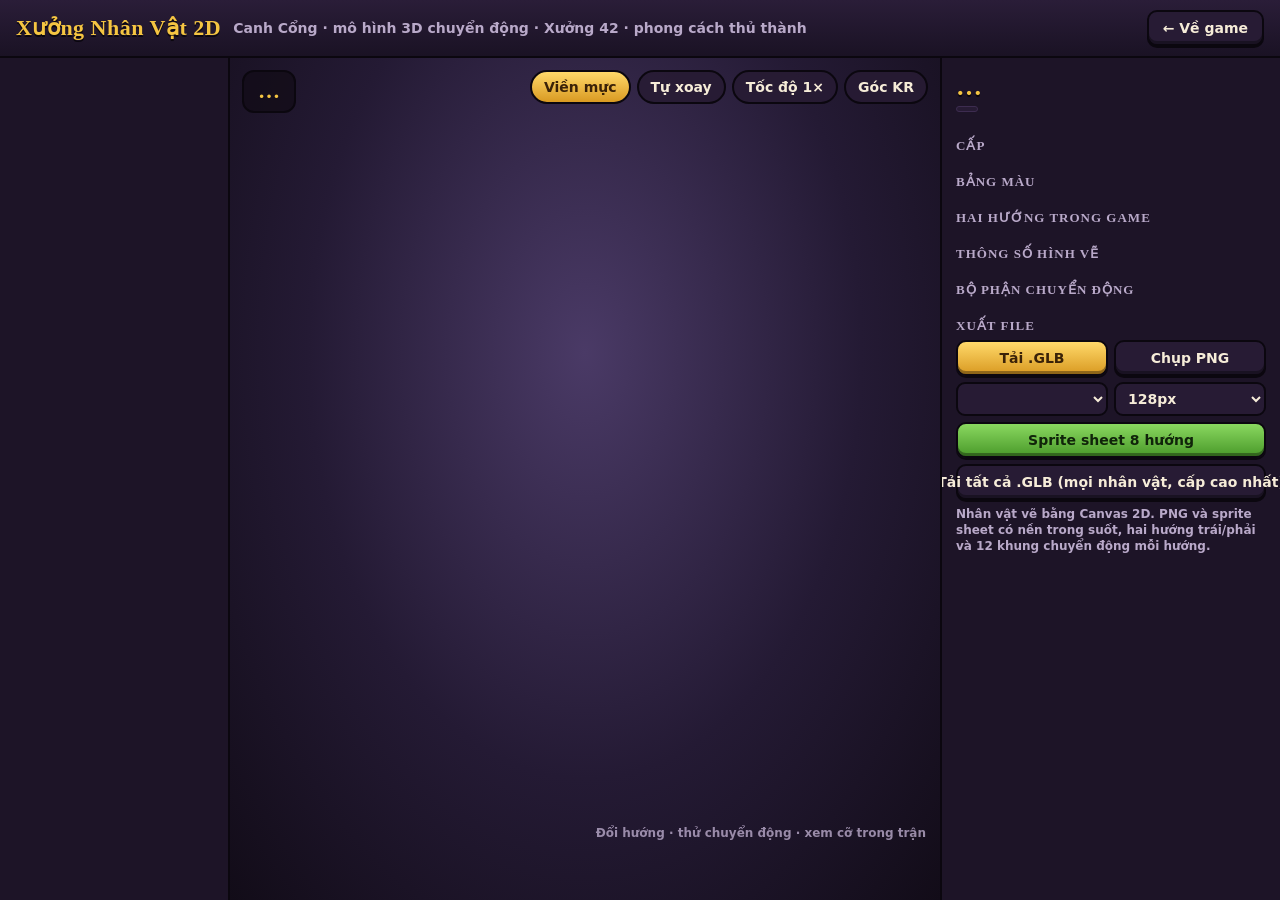
==== design/nhan-vat-3d.html @ b50a022b "Integrate Nara and continuous motion in character workshop" ====
<!DOCTYPE html>
<html lang="vi">
<head>
<meta charset="UTF-8">
<meta name="viewport" content="width=device-width, initial-scale=1, viewport-fit=cover">
<meta name="theme-color" content="#120c18">
<title>Xưởng Nhân Vật 2D – Canh Cổng</title>
<link rel="icon" type="image/png" href="../assets/icons/icon-192.png">
<style>
@font-face { font-family: "Alegreya SC"; src: url("../assets/fonts/AlegreyaSC-Black.woff2") format("woff2"); font-weight: 900; font-display: swap; }
@font-face { font-family: "Alegreya Sans"; src: url("../assets/fonts/AlegreyaSans-Bold.woff2") format("woff2"); font-weight: 700; font-display: swap; }
@font-face { font-family: "Alegreya Sans"; src: url("../assets/fonts/AlegreyaSans-ExtraBold.woff2") format("woff2"); font-weight: 800; font-display: swap; }
:root {
  --bg: #120c18; --panel: #1d1427; --panel2: #271b34; --line: #3d2c50; --ink: #0b070f;
  --text: #f6ecd8; --muted: #b9a9c9; --gold: #f5c542; --gold2: #c8901e; --green: #6fc24a; --red: #e0503a;
  --title: "Alegreya SC", Georgia, serif; --ui: "Alegreya Sans", "Segoe UI", system-ui, sans-serif;
}
* { box-sizing: border-box; }
html, body { margin: 0; height: 100%; background: var(--bg); color: var(--text); font-family: var(--ui); font-weight: 700; }
button { font: inherit; color: inherit; border: 0; background: none; cursor: pointer; }
.app { display: grid; grid-template-rows: auto 1fr; height: 100vh; height: 100dvh; }
header { display: flex; align-items: center; gap: 12px; padding: 10px 16px; border-bottom: 2px solid var(--ink); background: linear-gradient(#2a1d38, #1a1224); }
header h1 { margin: 0; font: 900 22px/1 var(--title); color: var(--gold); text-shadow: 0 2px 0 var(--ink); letter-spacing: .5px; }
header .sub { color: var(--muted); font-size: 14px; }
header .sp { flex: 1; }
.btn { text-decoration: none; display: inline-flex; align-items: center; justify-content: center; gap: 6px; padding: 8px 14px; border-radius: 10px; background: var(--panel2); border: 2px solid var(--ink); box-shadow: inset 0 -3px 0 rgba(0,0,0,.35), 0 2px 0 var(--ink); font-weight: 800; font-size: 14px; white-space: nowrap; }
a.btn { color: var(--text); text-decoration: none; }
.btn:hover { filter: brightness(1.15); }
.btn.gold { background: linear-gradient(#ffd96a, #d99a22); color: #3a2208; }
.btn.green { background: linear-gradient(#8ad860, #4a9a2a); color: #10240a; }
.btn:disabled { opacity: .5; cursor: wait; }

.studio { display: grid; grid-template-columns: 230px 1fr 340px; min-height: 0; }
/* danh sách */
#roster { overflow-y: auto; padding: 10px; border-right: 2px solid var(--ink); background: var(--panel); }
.grp { margin: 6px 4px 6px; font: 900 13px var(--title); color: var(--gold); letter-spacing: 1px; text-transform: uppercase; }
.card { display: flex; align-items: center; gap: 10px; width: 100%; padding: 6px; margin-bottom: 6px; border-radius: 12px; background: var(--panel2); border: 2px solid transparent; text-align: left; }
.card:hover { border-color: var(--line); }
.card.on { border-color: var(--gold); background: #33234a; }
.card img, .card .ph { width: 54px; height: 54px; border-radius: 9px; background: radial-gradient(circle at 50% 70%, #4a7a3a, #22351c); flex: none; object-fit: contain; }
.card b { display: block; font-size: 15px; line-height: 1.1; }
.card small { color: var(--muted); font-size: 12px; font-weight: 700; }

/* sân khấu */
.stage { position: relative; min-width: 0; min-height: 0; background: radial-gradient(ellipse at 50% 35%, #4a3a66 0%, #241a34 55%, #120c18 100%); }
#view { position: absolute; inset: 0; width: 100%; height: 100%; display: block; touch-action: none; }
.hud { position: absolute; left: 12px; right: 12px; display: flex; gap: 8px; flex-wrap: wrap; pointer-events: none; }
.hud > * { pointer-events: auto; }
.hud.top { top: 12px; justify-content: space-between; align-items: flex-start; }
.hud.bot { bottom: 12px; justify-content: center; }
.nameplate { padding: 6px 14px 7px; border-radius: 12px; background: rgba(18,12,24,.78); border: 2px solid var(--ink); }
.nameplate b { font: 900 22px var(--title); color: var(--gold); }
.nameplate span { display: block; color: var(--muted); font-size: 13px; }
.toggles { display: flex; gap: 6px; flex-wrap: wrap; justify-content: flex-end; }
.chip { padding: 7px 12px; border-radius: 999px; background: rgba(39,27,52,.9); border: 2px solid var(--ink); font-size: 14px; font-weight: 800; }
.chip.on { background: linear-gradient(#ffd96a, #d99a22); color: #3a2208; }
.hint { position: absolute; right: 14px; bottom: 60px; color: var(--muted); font-size: 12px; opacity: .8; pointer-events: none; }

/* bảng thiết kế */
#sheet { overflow-y: auto; padding: 14px; border-left: 2px solid var(--ink); background: var(--panel); }
#sheet h2 { margin: 0; font: 900 26px var(--title); color: var(--gold); text-shadow: 0 2px 0 var(--ink); }
.badge { display: inline-block; margin: 4px 0 8px; padding: 2px 10px; border-radius: 999px; font-size: 12px; background: var(--panel2); border: 1px solid var(--line); color: var(--muted); }
.sec { margin-top: 14px; }
.sec > h3 { margin: 0 0 6px; font: 900 13px var(--title); letter-spacing: 1px; color: var(--muted); text-transform: uppercase; }
.desc { margin: 0; color: #e4d8c4; font-size: 15px; line-height: 1.4; font-weight: 700; }
.seg { display: flex; gap: 4px; flex-wrap: wrap; }
.seg button { flex: 1; min-width: 44px; padding: 7px 6px; border-radius: 9px; background: var(--panel2); border: 2px solid var(--ink); font-weight: 800; }
.seg button.on { background: linear-gradient(#ffd96a, #d99a22); color: #3a2208; }
.swatches { display: grid; grid-template-columns: repeat(auto-fill, minmax(92px, 1fr)); gap: 6px; }
.sw { display: flex; align-items: center; gap: 6px; font-size: 12px; color: var(--muted); }
.sw i { width: 22px; height: 22px; border-radius: 6px; border: 2px solid var(--ink); flex: none; }
.sw code { display: block; color: var(--text); font-size: 11px; }
.turn { display: grid; grid-template-columns: repeat(4, 1fr); gap: 6px; }
.turn figure { margin: 0; text-align: center; }
.turn img { width: 100%; aspect-ratio: 3/4; object-fit: contain; border-radius: 9px; background: radial-gradient(circle at 50% 75%, #3c5a34, #1a2416); border: 2px solid var(--ink); }
.turn figcaption { font-size: 11px; color: var(--muted); }
.tags { display: flex; flex-wrap: wrap; gap: 4px; }
.tags span { padding: 2px 8px; border-radius: 6px; background: var(--ink); color: #c8e8ff; font: 700 12px ui-monospace, Consolas, monospace; }
.stats { display: grid; grid-template-columns: 1fr 1fr 1fr; gap: 6px; }
.stats div { padding: 6px; border-radius: 9px; background: var(--panel2); text-align: center; }
.stats b { display: block; font-size: 18px; color: var(--gold); }
.stats small { color: var(--muted); font-size: 11px; }
.exp { display: grid; grid-template-columns: 1fr 1fr; gap: 6px; }
.exp .wide { grid-column: 1 / -1; }
.row { display: flex; gap: 6px; align-items: center; }
select { font: inherit; font-size: 14px; color: var(--text); background: var(--panel2); border: 2px solid var(--ink); border-radius: 9px; padding: 6px 8px; flex: 1; min-width: 0; }
.note { color: var(--muted); font-size: 12px; line-height: 1.35; margin: 6px 0 0; }
.toast { position: fixed; left: 50%; bottom: 20px; transform: translateX(-50%); padding: 10px 16px; border-radius: 12px; background: #2a1d38; border: 2px solid var(--gold); opacity: 0; transition: opacity .25s; pointer-events: none; z-index: 9; }
.toast.show { opacity: 1; }

@media (max-width: 960px) {
  .app { height: auto; min-height: 100vh; }
  .studio { grid-template-columns: 1fr; }
  #roster { display: flex; gap: 6px; overflow-x: auto; overflow-y: hidden; border-right: 0; border-bottom: 2px solid var(--ink); padding: 8px 16px; }
  .grp { display: none; }
  .card { flex: none; width: auto; margin: 0; padding: 4px; }
  .card div { display: none; }
  .stage { height: 62vh; min-height: 340px; }
  #sheet { border-left: 0; border-top: 2px solid var(--ink); padding: 14px 16px; }
  header .sub { display: none; }
  .hint { display: none; }
}
.exp [hidden]{display:none!important}
</style>
</head>
<body>
<div class="app">
  <header>
    <h1>Xưởng Nhân Vật 2D</h1>
    <span class="sub">Canh Cổng · mô hình 3D chuyển động · Xưởng 42 · phong cách thủ thành</span>
    <span class="sp"></span>
    <a class="btn" href="../index.html">← Về game</a>
  </header>
  <div class="studio">
    <nav id="roster" aria-label="Nhân vật"></nav>
    <section class="stage" id="stage">
      <canvas id="view"></canvas>
      <div class="hud top">
        <div class="nameplate"><b id="np-name">…</b><span id="np-role"></span></div>
        <div class="toggles">
          <button class="chip on" id="tg-ink">Viền mực</button>
          <button class="chip" id="tg-spin">Tự xoay</button>
          <button class="chip" id="tg-speed">Tốc độ 1×</button>
          <button class="chip" id="tg-cam">Góc KR</button>
        </div>
      </div>
      <div class="hud bot" id="anims"></div>
      <div class="hint">Đổi hướng · thử chuyển động · xem cỡ trong trận</div>
    </section>
    <aside id="sheet">
      <h2 id="sh-name">…</h2>
      <span class="badge" id="sh-badge"></span>
      <p class="desc" id="sh-desc"></p>
      <div class="sec"><h3 id="sh-tiername">Cấp</h3><div class="seg" id="sh-tiers"></div></div>
      <div class="sec"><h3>Bảng màu</h3><div class="swatches" id="sh-pal"></div></div>
      <div class="sec"><h3>Hai hướng trong game</h3><div class="turn" id="sh-turn"></div></div>
      <div class="sec"><h3>Thông số hình vẽ</h3><div class="stats" id="sh-stats"></div></div>
      <div class="sec"><h3>Bộ phận chuyển động</h3><div class="tags" id="sh-bones"></div></div>
      <div class="sec">
        <h3>Xuất file</h3>
        <div class="exp">
          <button class="btn gold" id="ex-glb">Tải .GLB</button>
          <button class="btn" id="ex-png">Chụp PNG</button>
          <div class="row wide">
            <select id="ex-anim" aria-label="Hoạt ảnh cho sprite sheet"></select>
            <select id="ex-cell" aria-label="Cỡ ô"><option value="96">96px</option><option value="128" selected>128px</option><option value="192">192px</option></select>
          </div>
          <button class="btn green wide" id="ex-sheet">Sprite sheet 8 hướng</button>
          <button class="btn wide" id="ex-all">Tải tất cả .GLB (mọi nhân vật, cấp cao nhất)</button>
        </div>
        <p class="note">Nhân vật vẽ bằng Canvas 2D. PNG và sprite sheet có nền trong suốt, hai hướng trái/phải và 12 khung chuyển động mỗi hướng.</p>
      </div>
    </aside>
  </div>
</div>
<div class="toast" id="toast"></div>
<script>window.__errs = []; addEventListener("error", e => __errs.push(e.message + " @" + (e.filename || "").split("/").pop() + ":" + e.lineno));</script>
<script src="vendor/three.min.js"></script>
<script src="vendor/OrbitControls.js"></script>
<script src="vendor/GLTFExporter.js"></script>
<script src="chars3d.js?v=painted54"></script>
<script src="towers3d.js?v=painted54"></script>
<script src="../js/config.js?v=painted54"></script>
<script src="../js/art-kit.js?v=painted54"></script>
<script src="../js/art-chars.js?v=painted54"></script>
<script src="../js/art-stylized.js?v=painted54"></script>
<script src="../js/chibi.js?v=painted54"></script>
<script>ArtStylized.captureLegacy();</script>
<script src="../js/painted-motion.js?v=painted54"></script>
<script src="viewer2d.js?v=painted54"></script>
</body>
</html>
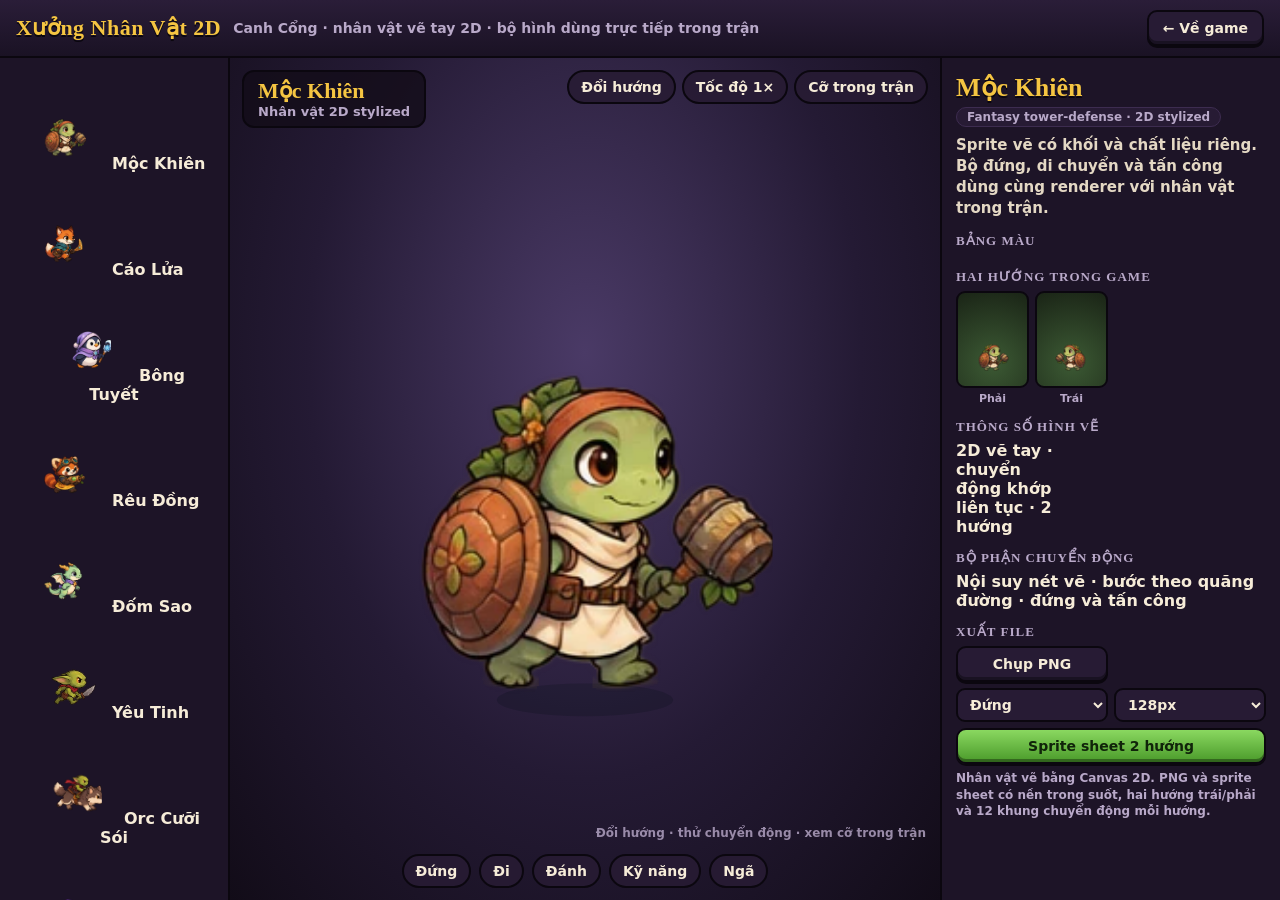
==== commit 18bfb166: "Share the new 2D character renderer with the workshop" ====
--- a/design/nhan-vat-3d.html
+++ b/design/nhan-vat-3d.html
@@ -107,7 +107,7 @@
 <div class="app">
   <header>
     <h1>Xưởng Nhân Vật 2D</h1>
-    <span class="sub">Canh Cổng · mô hình 3D chuyển động · Xưởng 42 · phong cách thủ thành</span>
+    <span class="sub">Canh Cổng · nhân vật vẽ tay 2D · bộ hình dùng trực tiếp trong trận</span>
     <span class="sp"></span>
     <a class="btn" href="../index.html">← Về game</a>
   </header>
@@ -155,18 +155,14 @@
 </div>
 <div class="toast" id="toast"></div>
 <script>window.__errs = []; addEventListener("error", e => __errs.push(e.message + " @" + (e.filename || "").split("/").pop() + ":" + e.lineno));</script>
-<script src="vendor/three.min.js"></script>
-<script src="vendor/OrbitControls.js"></script>
-<script src="vendor/GLTFExporter.js"></script>
-<script src="chars3d.js?v=painted54"></script>
-<script src="towers3d.js?v=painted54"></script>
-<script src="../js/config.js?v=painted54"></script>
-<script src="../js/art-kit.js?v=painted54"></script>
-<script src="../js/art-chars.js?v=painted54"></script>
-<script src="../js/art-stylized.js?v=painted54"></script>
-<script src="../js/chibi.js?v=painted54"></script>
+<script src="../js/config.js?v=painted55final"></script>
+<script src="../js/maps-img.js?v=painted55final"></script><script src="../js/campaign.js?v=painted55final"></script><script src="../js/journey.js?v=painted55final"></script><script src="../js/realm55.js?v=painted55final"></script>
+<script src="../js/art-kit.js?v=painted55final"></script>
+<script src="../js/art-chars.js?v=painted55final"></script>
+<script src="../js/atlas55.js?v=painted55final"></script><script src="../js/cartoon-actors.js?v=painted55final"></script>
+
 <script>ArtStylized.captureLegacy();</script>
-<script src="../js/painted-motion.js?v=painted54"></script>
-<script src="viewer2d.js?v=painted54"></script>
+<script src="../js/painted-motion.js?v=painted55final"></script>
+<script src="viewer2d.js?v=painted55final"></script>
 </body>
 </html>
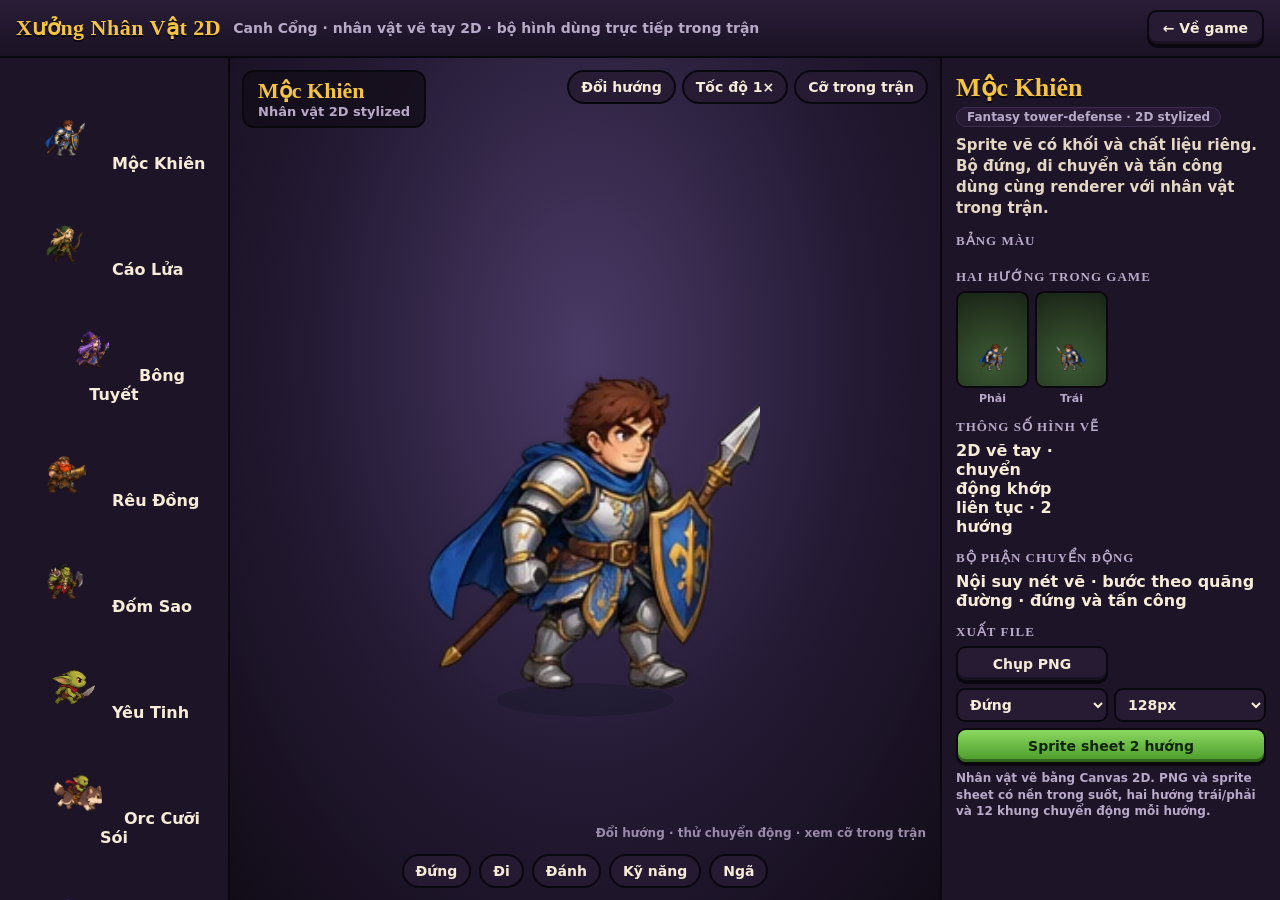
==== commit 1d6c2cef: "Use the five faction characters in the 2D workshop" ====
--- a/design/nhan-vat-3d.html
+++ b/design/nhan-vat-3d.html
@@ -155,14 +155,15 @@
 </div>
 <div class="toast" id="toast"></div>
 <script>window.__errs = []; addEventListener("error", e => __errs.push(e.message + " @" + (e.filename || "").split("/").pop() + ":" + e.lineno));</script>
-<script src="../js/config.js?v=painted55final"></script>
-<script src="../js/maps-img.js?v=painted55final"></script><script src="../js/campaign.js?v=painted55final"></script><script src="../js/journey.js?v=painted55final"></script><script src="../js/realm55.js?v=painted55final"></script>
-<script src="../js/art-kit.js?v=painted55final"></script>
-<script src="../js/art-chars.js?v=painted55final"></script>
-<script src="../js/atlas55.js?v=painted55final"></script><script src="../js/cartoon-actors.js?v=painted55final"></script>
+<script src="../js/config.js?v=painted56final"></script>
+<script src="../js/maps-img.js?v=painted56final"></script><script src="../js/campaign.js?v=painted56final"></script><script src="../js/journey.js?v=painted56final"></script><script src="../js/realm55.js?v=painted56final"></script>
+<script src="../js/realm56.js?v=painted56final"></script>
+<script src="../js/art-kit.js?v=painted56final"></script>
+<script src="../js/art-chars.js?v=painted56final"></script>
+<script src="../js/atlas55.js?v=painted56final"></script><script src="../js/cartoon-actors.js?v=painted56final"></script>
 
 <script>ArtStylized.captureLegacy();</script>
-<script src="../js/painted-motion.js?v=painted55final"></script>
-<script src="viewer2d.js?v=painted55final"></script>
+<script src="../js/painted-motion.js?v=painted56final"></script>
+<script src="viewer2d.js?v=painted56final"></script>
 </body>
 </html>
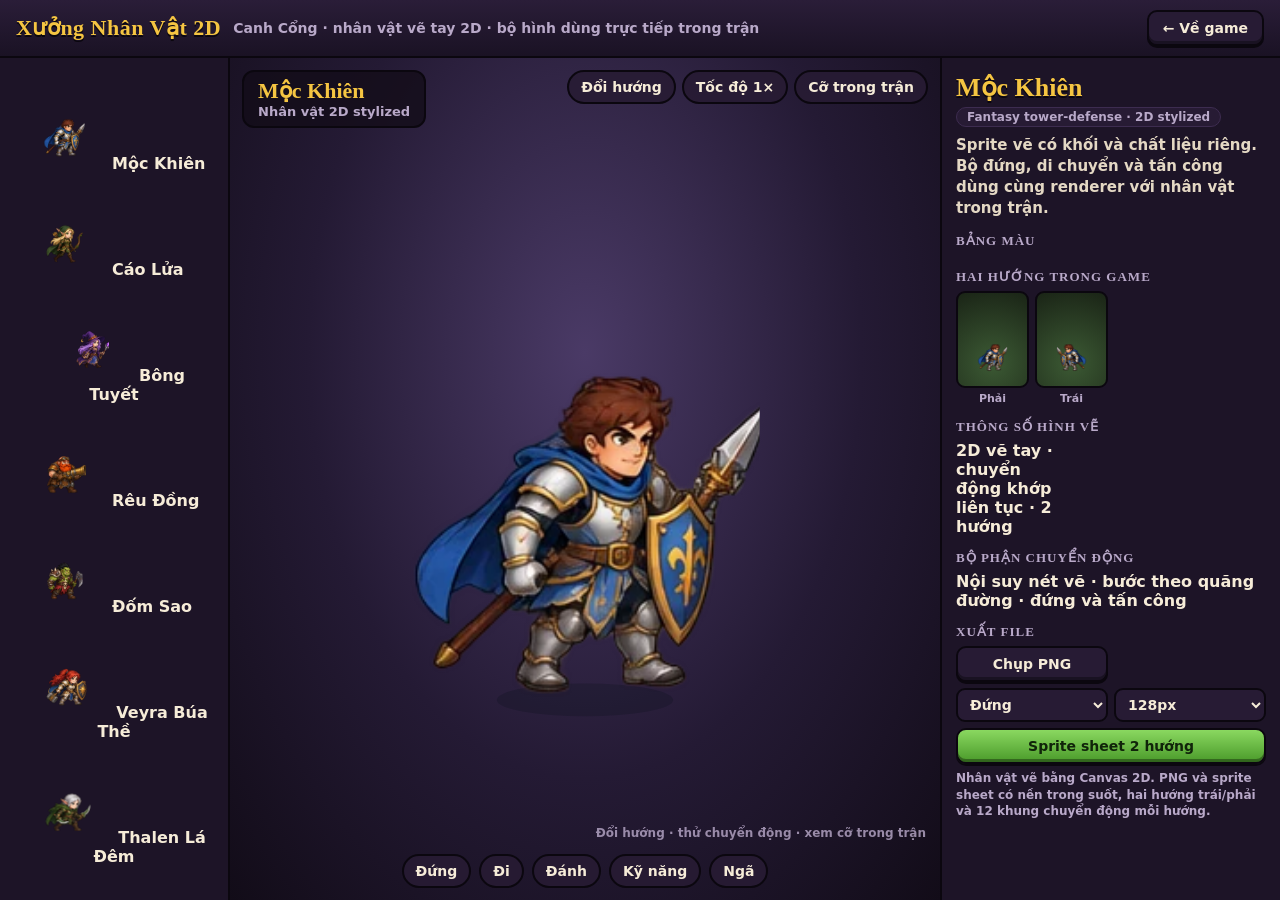
==== commit 1d037185: "Show ten faction champions in the shared 2D workshop" ====
--- a/design/nhan-vat-3d.html
+++ b/design/nhan-vat-3d.html
@@ -155,15 +155,16 @@
 </div>
 <div class="toast" id="toast"></div>
 <script>window.__errs = []; addEventListener("error", e => __errs.push(e.message + " @" + (e.filename || "").split("/").pop() + ":" + e.lineno));</script>
-<script src="../js/config.js?v=painted56final"></script>
-<script src="../js/maps-img.js?v=painted56final"></script><script src="../js/campaign.js?v=painted56final"></script><script src="../js/journey.js?v=painted56final"></script><script src="../js/realm55.js?v=painted56final"></script>
-<script src="../js/realm56.js?v=painted56final"></script>
-<script src="../js/art-kit.js?v=painted56final"></script>
-<script src="../js/art-chars.js?v=painted56final"></script>
-<script src="../js/atlas55.js?v=painted56final"></script><script src="../js/cartoon-actors.js?v=painted56final"></script>
+<script src="../js/config.js?v=painted57final"></script>
+<script src="../js/maps-img.js?v=painted57final"></script><script src="../js/campaign.js?v=painted57final"></script><script src="../js/journey.js?v=painted57final"></script><script src="../js/realm55.js?v=painted57final"></script>
+<script src="../js/realm56.js?v=painted57final"></script>
+<script src="../js/realm57.js?v=painted57final"></script>
+<script src="../js/art-kit.js?v=painted57final"></script>
+<script src="../js/art-chars.js?v=painted57final"></script>
+<script src="../js/atlas55.js?v=painted57final"></script><script src="../js/cartoon-actors.js?v=painted57final"></script>
 
 <script>ArtStylized.captureLegacy();</script>
-<script src="../js/painted-motion.js?v=painted56final"></script>
-<script src="viewer2d.js?v=painted56final"></script>
+<script src="../js/painted-motion.js?v=painted57final"></script>
+<script src="viewer2d.js?v=painted57final"></script>
 </body>
 </html>
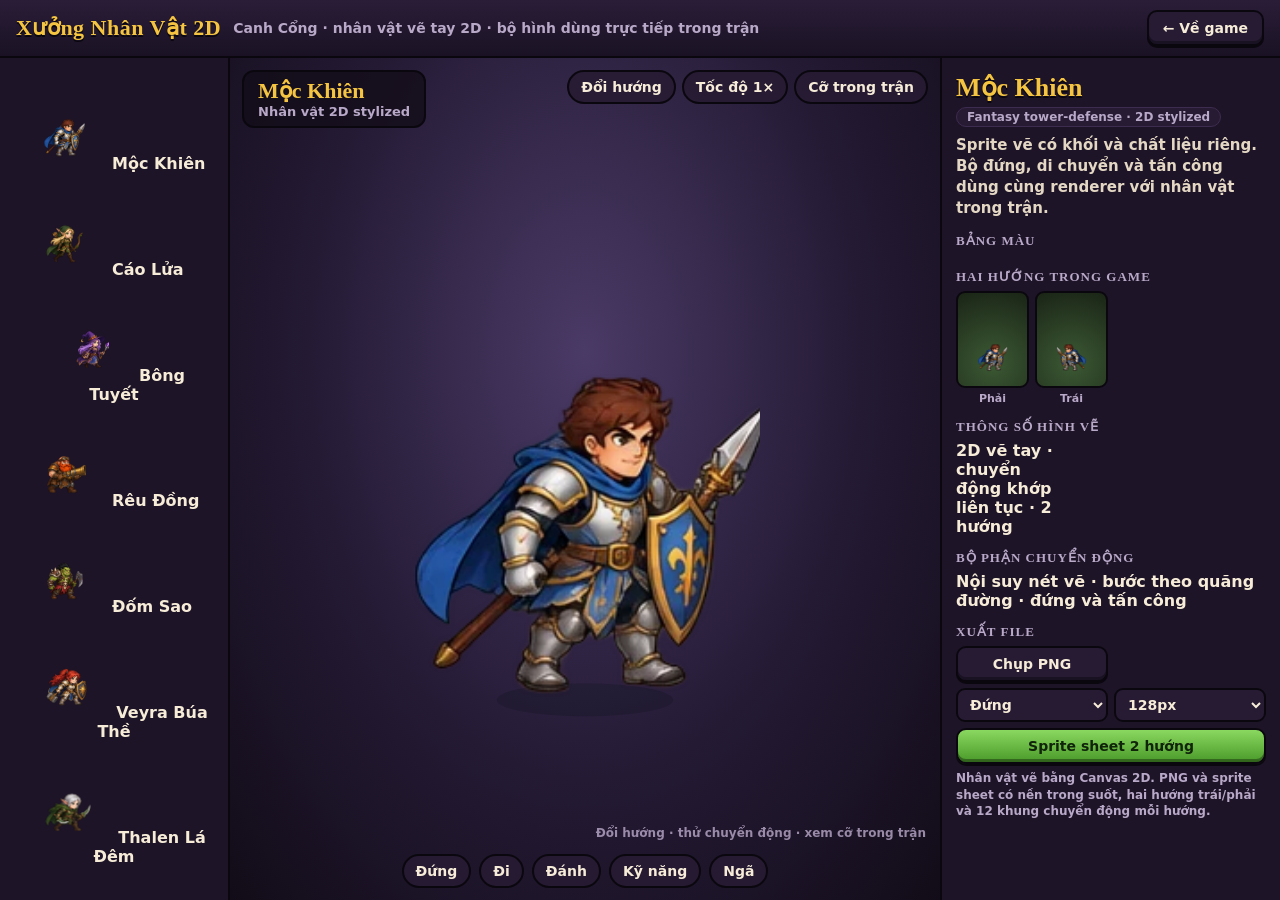
==== commit 34997395: "Use revised whole-pose enemies in character workshop" ====
--- a/design/nhan-vat-3d.html
+++ b/design/nhan-vat-3d.html
@@ -155,16 +155,17 @@
 </div>
 <div class="toast" id="toast"></div>
 <script>window.__errs = []; addEventListener("error", e => __errs.push(e.message + " @" + (e.filename || "").split("/").pop() + ":" + e.lineno));</script>
-<script src="../js/config.js?v=painted57final"></script>
-<script src="../js/maps-img.js?v=painted57final"></script><script src="../js/campaign.js?v=painted57final"></script><script src="../js/journey.js?v=painted57final"></script><script src="../js/realm55.js?v=painted57final"></script>
-<script src="../js/realm56.js?v=painted57final"></script>
-<script src="../js/realm57.js?v=painted57final"></script>
-<script src="../js/art-kit.js?v=painted57final"></script>
-<script src="../js/art-chars.js?v=painted57final"></script>
-<script src="../js/atlas55.js?v=painted57final"></script><script src="../js/cartoon-actors.js?v=painted57final"></script>
+<script src="../js/config.js?v=painted58final"></script>
+<script src="../js/maps-img.js?v=painted58final"></script><script src="../js/campaign.js?v=painted58final"></script><script src="../js/journey.js?v=painted58final"></script><script src="../js/realm55.js?v=painted58final"></script>
+<script src="../js/realm56.js?v=painted58final"></script>
+<script src="../js/realm57.js?v=painted58final"></script>
+<script src="../js/realm58.js?v=painted58final"></script>
+<script src="../js/art-kit.js?v=painted58final"></script>
+<script src="../js/art-chars.js?v=painted58final"></script>
+<script src="../js/atlas55.js?v=painted58final"></script><script src="../js/cartoon-actors.js?v=painted58final"></script>
 
 <script>ArtStylized.captureLegacy();</script>
-<script src="../js/painted-motion.js?v=painted57final"></script>
-<script src="viewer2d.js?v=painted57final"></script>
+<script src="../js/painted-motion.js?v=painted58final"></script>
+<script src="viewer2d.js?v=painted58final"></script>
 </body>
 </html>
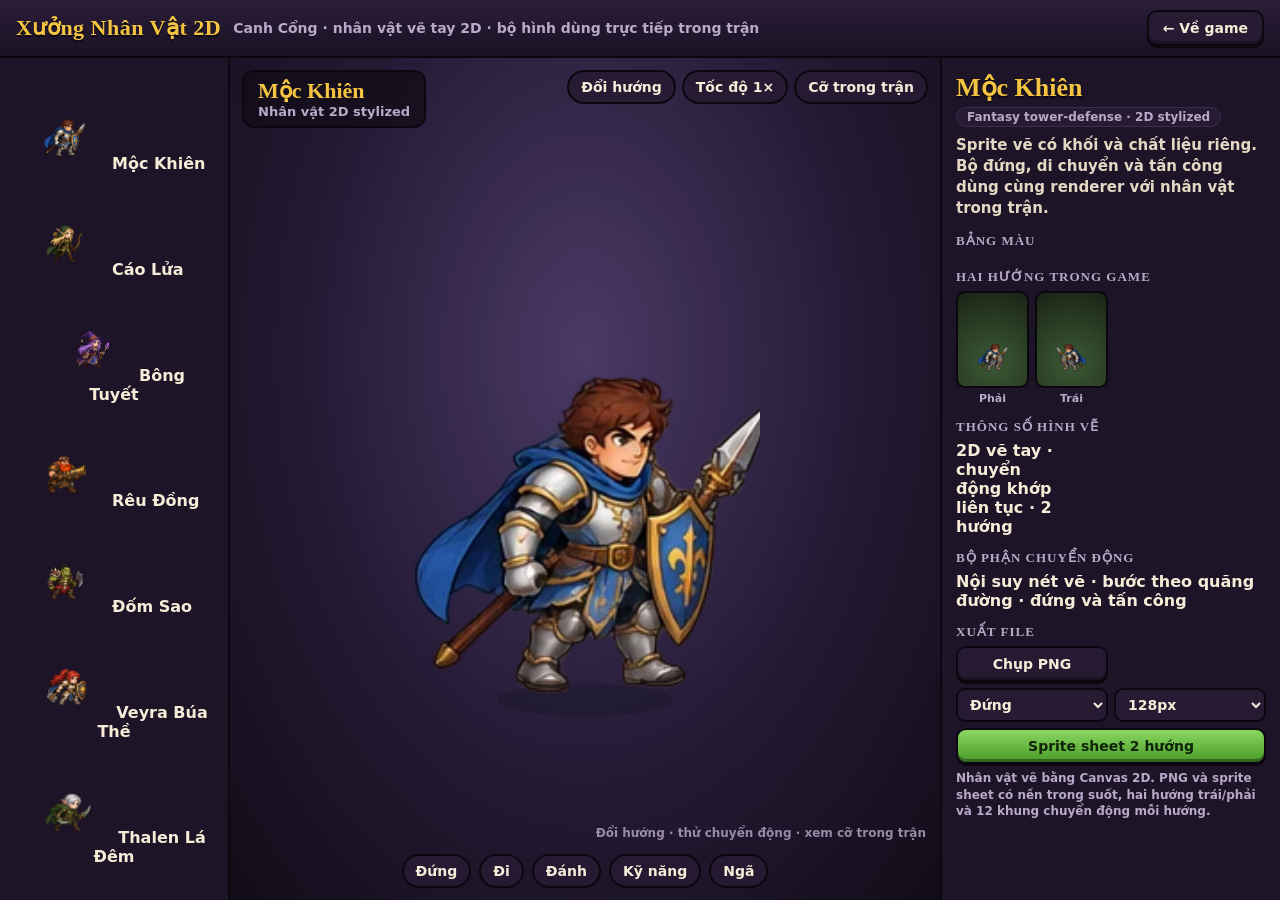
==== commit a72c714e: "Use revised sizes and wolf gait in workshop" ====
--- a/design/nhan-vat-3d.html
+++ b/design/nhan-vat-3d.html
@@ -155,17 +155,19 @@
 </div>
 <div class="toast" id="toast"></div>
 <script>window.__errs = []; addEventListener("error", e => __errs.push(e.message + " @" + (e.filename || "").split("/").pop() + ":" + e.lineno));</script>
-<script src="../js/config.js?v=painted58final"></script>
-<script src="../js/maps-img.js?v=painted58final"></script><script src="../js/campaign.js?v=painted58final"></script><script src="../js/journey.js?v=painted58final"></script><script src="../js/realm55.js?v=painted58final"></script>
-<script src="../js/realm56.js?v=painted58final"></script>
-<script src="../js/realm57.js?v=painted58final"></script>
-<script src="../js/realm58.js?v=painted58final"></script>
-<script src="../js/art-kit.js?v=painted58final"></script>
-<script src="../js/art-chars.js?v=painted58final"></script>
-<script src="../js/atlas55.js?v=painted58final"></script><script src="../js/cartoon-actors.js?v=painted58final"></script>
+<script src="../js/config.js?v=painted59final"></script>
+<script src="../js/maps-img.js?v=painted59final"></script><script src="../js/campaign.js?v=painted59final"></script><script src="../js/journey.js?v=painted59final"></script><script src="../js/realm55.js?v=painted59final"></script>
+<script src="../js/realm56.js?v=painted59final"></script>
+<script src="../js/realm57.js?v=painted59final"></script>
+<script src="../js/realm58.js?v=painted59final"></script>
+<script src="../js/realm59.js?v=painted59final"></script>
+<script src="../js/art-kit.js?v=painted59final"></script>
+<script src="../js/art-chars.js?v=painted59final"></script>
+<script src="../js/atlas55.js?v=painted59final"></script><script src="../js/cartoon-actors.js?v=painted59final"></script>
 
 <script>ArtStylized.captureLegacy();</script>
-<script src="../js/painted-motion.js?v=painted58final"></script>
-<script src="viewer2d.js?v=painted58final"></script>
+<script src="../js/painted-motion.js?v=painted59final"></script>
+<script src="../js/motion59.js?v=painted59final"></script>
+<script src="viewer2d.js?v=painted59final"></script>
 </body>
 </html>
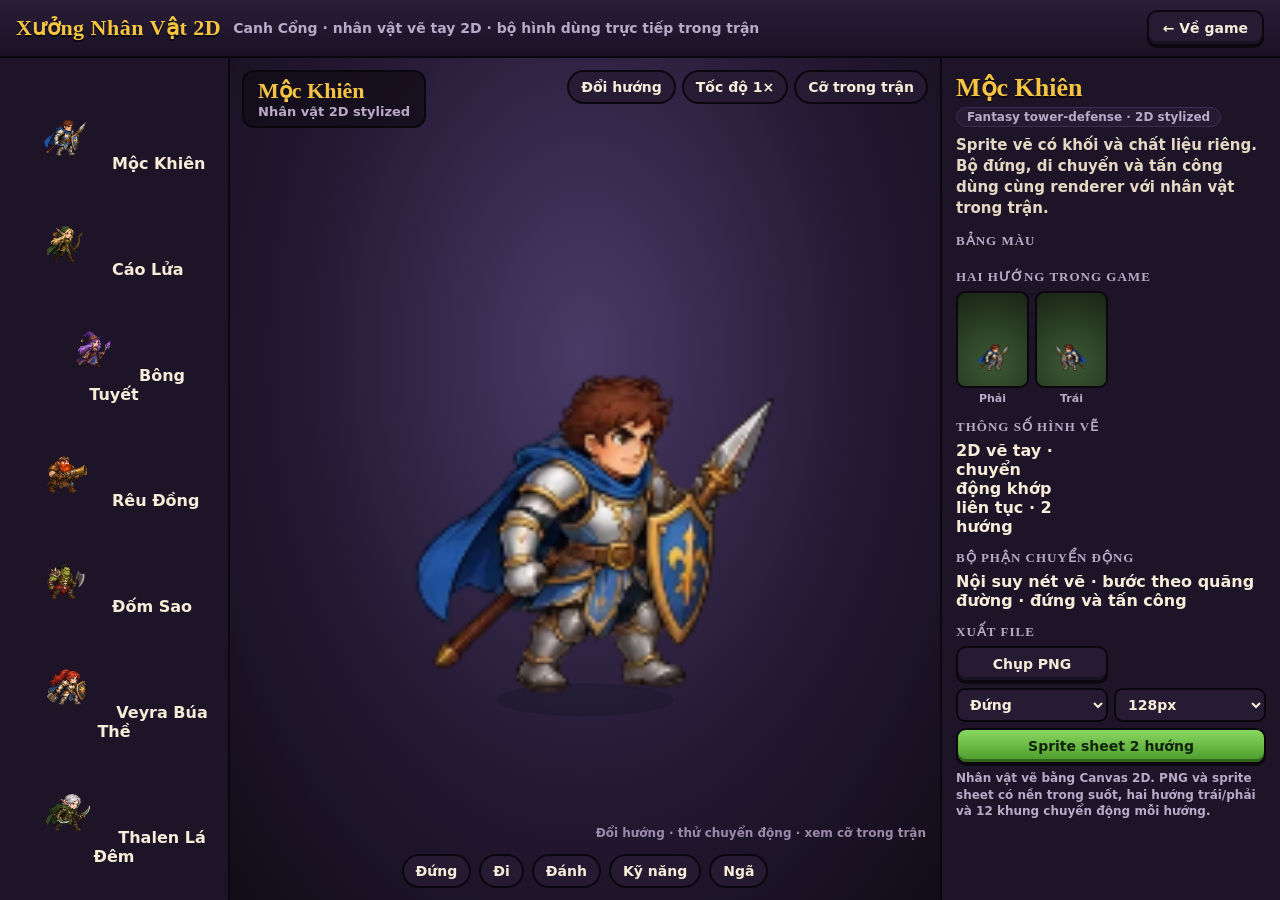
==== commit 6c3cd987: "Use airborne sprites in the 2D character workshop" ====
--- a/design/nhan-vat-3d.html
+++ b/design/nhan-vat-3d.html
@@ -155,19 +155,20 @@
 </div>
 <div class="toast" id="toast"></div>
 <script>window.__errs = []; addEventListener("error", e => __errs.push(e.message + " @" + (e.filename || "").split("/").pop() + ":" + e.lineno));</script>
-<script src="../js/config.js?v=painted59final"></script>
-<script src="../js/maps-img.js?v=painted59final"></script><script src="../js/campaign.js?v=painted59final"></script><script src="../js/journey.js?v=painted59final"></script><script src="../js/realm55.js?v=painted59final"></script>
-<script src="../js/realm56.js?v=painted59final"></script>
-<script src="../js/realm57.js?v=painted59final"></script>
-<script src="../js/realm58.js?v=painted59final"></script>
-<script src="../js/realm59.js?v=painted59final"></script>
-<script src="../js/art-kit.js?v=painted59final"></script>
-<script src="../js/art-chars.js?v=painted59final"></script>
-<script src="../js/atlas55.js?v=painted59final"></script><script src="../js/cartoon-actors.js?v=painted59final"></script>
+<script src="../js/config.js?v=painted84front3"></script>
+<script src="../js/maps-img.js?v=painted84front3"></script><script src="../js/campaign.js?v=painted84front3"></script><script src="../js/journey.js?v=painted84front3"></script><script src="../js/realm55.js?v=painted84front3"></script>
+<script src="../js/realm56.js?v=painted84front3"></script>
+<script src="../js/realm57.js?v=painted84front3"></script>
+<script src="../js/realm58.js?v=painted84front3"></script>
+<script src="../js/realm59.js?v=painted84front3"></script>
+<script src="../js/art-kit.js?v=painted84front3"></script>
+<script src="../js/art-chars.js?v=painted84front3"></script>
+<script src="../js/atlas55.js?v=painted84front3"></script><script src="../js/cartoon-actors.js?v=painted84front3"></script>
 
 <script>ArtStylized.captureLegacy();</script>
-<script src="../js/painted-motion.js?v=painted59final"></script>
-<script src="../js/motion59.js?v=painted59final"></script>
-<script src="viewer2d.js?v=painted59final"></script>
+<script src="../js/painted-motion.js?v=painted84front3"></script>
+<script src="../js/motion59.js?v=painted84front3"></script>
+<script src="../js/actors83-data.js?v=painted84front3"></script><script src="../js/flight84-data.js?v=painted84front3"></script><script src="../js/flight84.js?v=painted84front3"></script>
+<script src="viewer2d.js?v=painted84front3"></script>
 </body>
 </html>
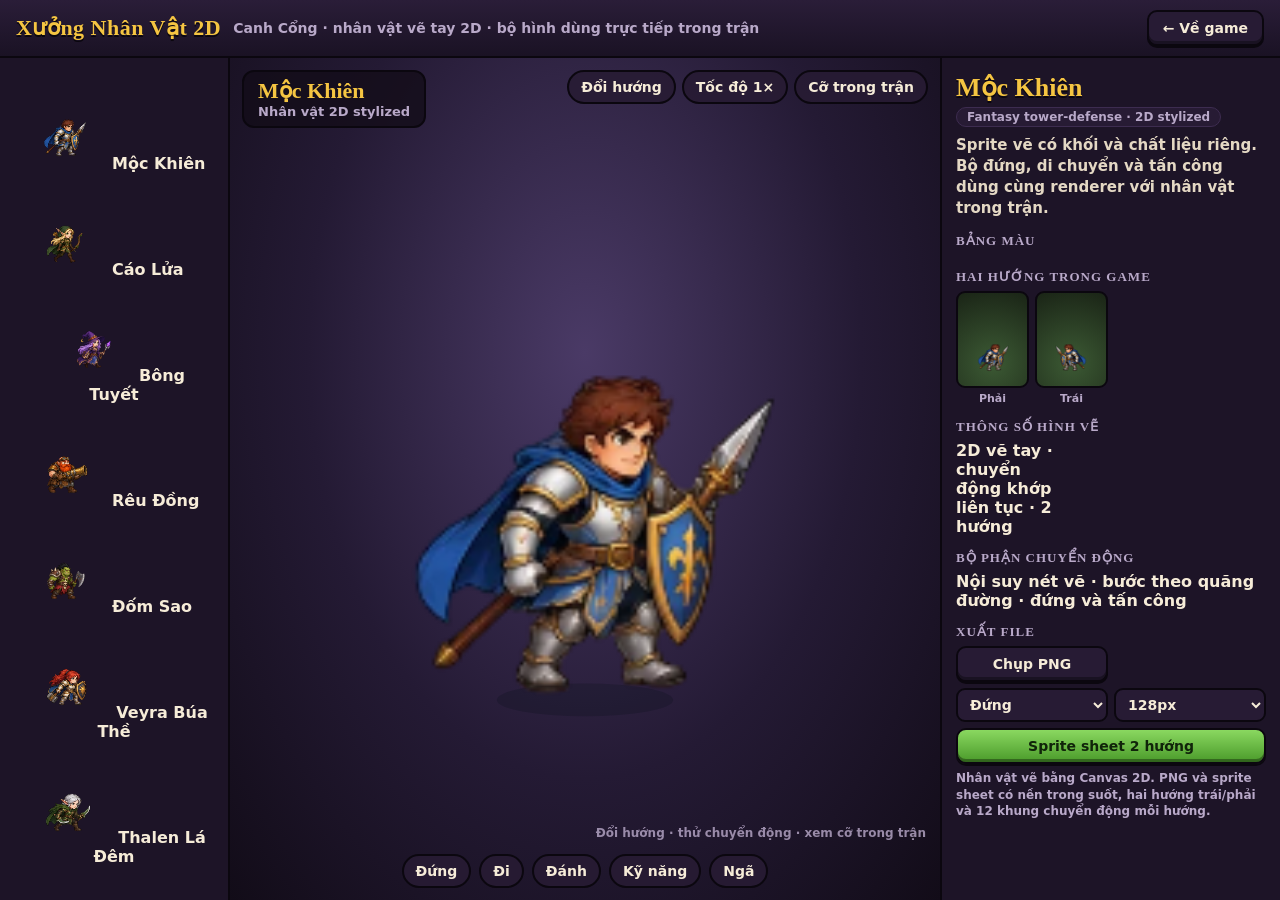
==== commit d9b9427d: "Show new registered characters in the workshop" ====
--- a/design/nhan-vat-3d.html
+++ b/design/nhan-vat-3d.html
@@ -155,20 +155,21 @@
 </div>
 <div class="toast" id="toast"></div>
 <script>window.__errs = []; addEventListener("error", e => __errs.push(e.message + " @" + (e.filename || "").split("/").pop() + ":" + e.lineno));</script>
-<script src="../js/config.js?v=painted84front3"></script>
-<script src="../js/maps-img.js?v=painted84front3"></script><script src="../js/campaign.js?v=painted84front3"></script><script src="../js/journey.js?v=painted84front3"></script><script src="../js/realm55.js?v=painted84front3"></script>
-<script src="../js/realm56.js?v=painted84front3"></script>
-<script src="../js/realm57.js?v=painted84front3"></script>
-<script src="../js/realm58.js?v=painted84front3"></script>
-<script src="../js/realm59.js?v=painted84front3"></script>
-<script src="../js/art-kit.js?v=painted84front3"></script>
-<script src="../js/art-chars.js?v=painted84front3"></script>
-<script src="../js/atlas55.js?v=painted84front3"></script><script src="../js/cartoon-actors.js?v=painted84front3"></script>
+<script src="../js/config.js?v=painted85front2"></script>
+<script src="../js/maps-img.js?v=painted85front2"></script><script src="../js/campaign.js?v=painted85front2"></script><script src="../js/journey.js?v=painted85front2"></script><script src="../js/realm55.js?v=painted85front2"></script>
+<script src="../js/realm56.js?v=painted85front2"></script>
+<script src="../js/realm57.js?v=painted85front2"></script>
+<script src="../js/realm58.js?v=painted85front2"></script>
+<script src="../js/realm59.js?v=painted85front2"></script>
+<script src="../js/art-kit.js?v=painted85front2"></script>
+<script src="../js/art-chars.js?v=painted85front2"></script>
+<script src="../js/atlas55.js?v=painted85front2"></script><script src="../js/cartoon-actors.js?v=painted85front2"></script>
 
 <script>ArtStylized.captureLegacy();</script>
-<script src="../js/painted-motion.js?v=painted84front3"></script>
-<script src="../js/motion59.js?v=painted84front3"></script>
-<script src="../js/actors83-data.js?v=painted84front3"></script><script src="../js/flight84-data.js?v=painted84front3"></script><script src="../js/flight84.js?v=painted84front3"></script>
-<script src="viewer2d.js?v=painted84front3"></script>
+<script src="../js/painted-motion.js?v=painted85front2"></script>
+<script src="../js/motion59.js?v=painted85front2"></script>
+<script src="../js/actors83-data.js?v=painted85front2"></script><script src="../js/flight84-data.js?v=painted85front2"></script><script src="../js/flight84.js?v=painted85front2"></script>
+<script src="../js/roster85.js?v=painted85front2"></script><script src="../js/art85-data.js?v=painted85front2"></script><script src="../js/art85.js?v=painted85front2"></script>
+<script src="viewer2d.js?v=painted85front2"></script>
 </body>
 </html>
